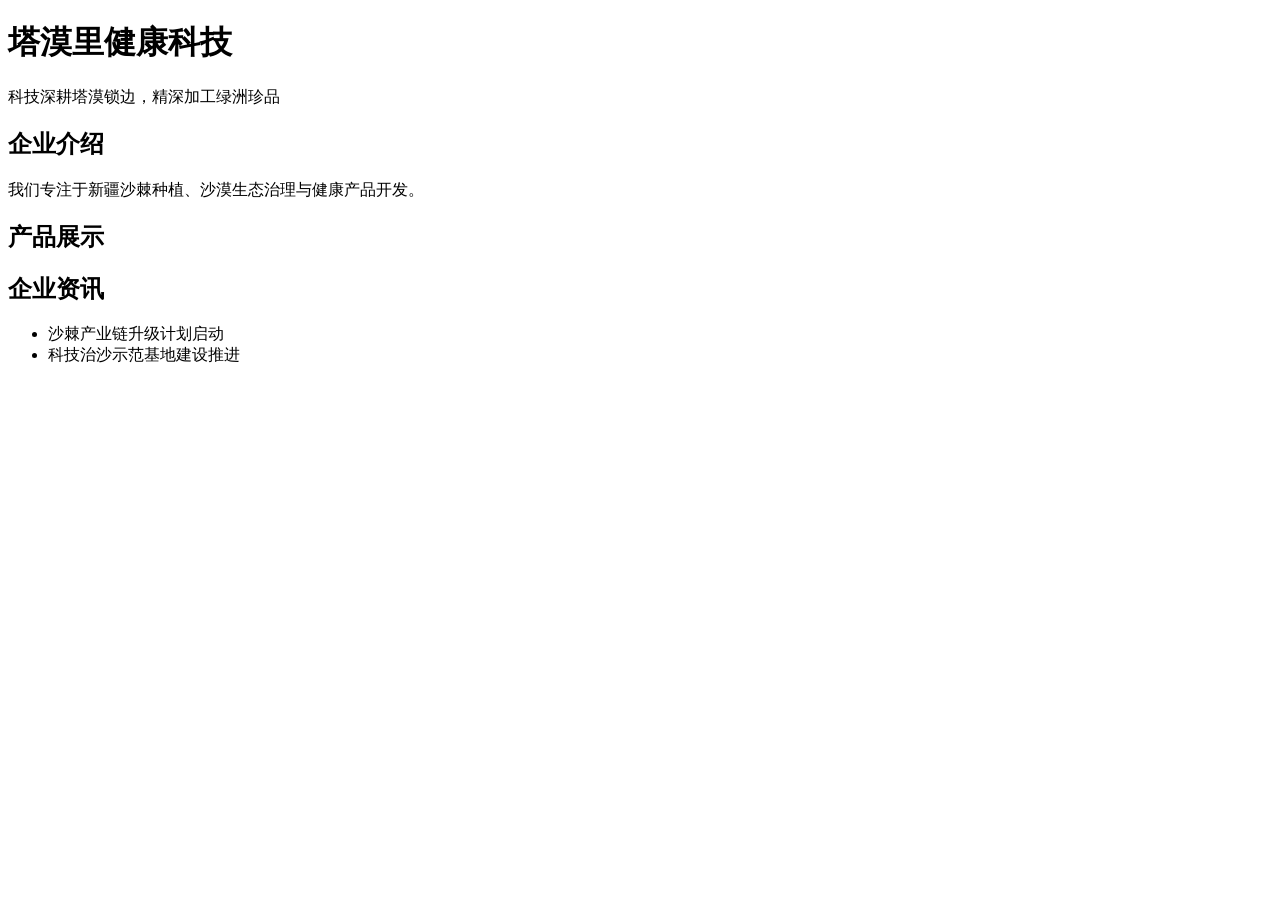
==== index.html @ 3ed48ccb "Create index.html" ====
<!DOCTYPE html>
<html lang="zh-CN">
<head>
  <meta charset="UTF-8" />
  <meta name="viewport" content="width=device-width, initial-scale=1.0" />
  <title>塔漠里健康科技</title>
  <link rel="stylesheet" href="style.css" />
</head>
<body>
  <header class="hero">
    <h1>塔漠里健康科技</h1>
    <p>科技深耕塔漠锁边，精深加工绿洲珍品</p>
  </header>

  <main>
    <section>
      <h2>企业介绍</h2>
      <p>我们专注于新疆沙棘种植、沙漠生态治理与健康产品开发。</p>
    </section>

    <section>
      <h2>产品展示</h2>
      <div id="product-list"></div>
    </section>

    <section>
      <h2>企业资讯</h2>
      <ul>
        <li>沙棘产业链升级计划启动</li>
        <li>科技治沙示范基地建设推进</li>
      </ul>
    </section>
  </main>

  <script src="app.js"></script>
</body>
</html>
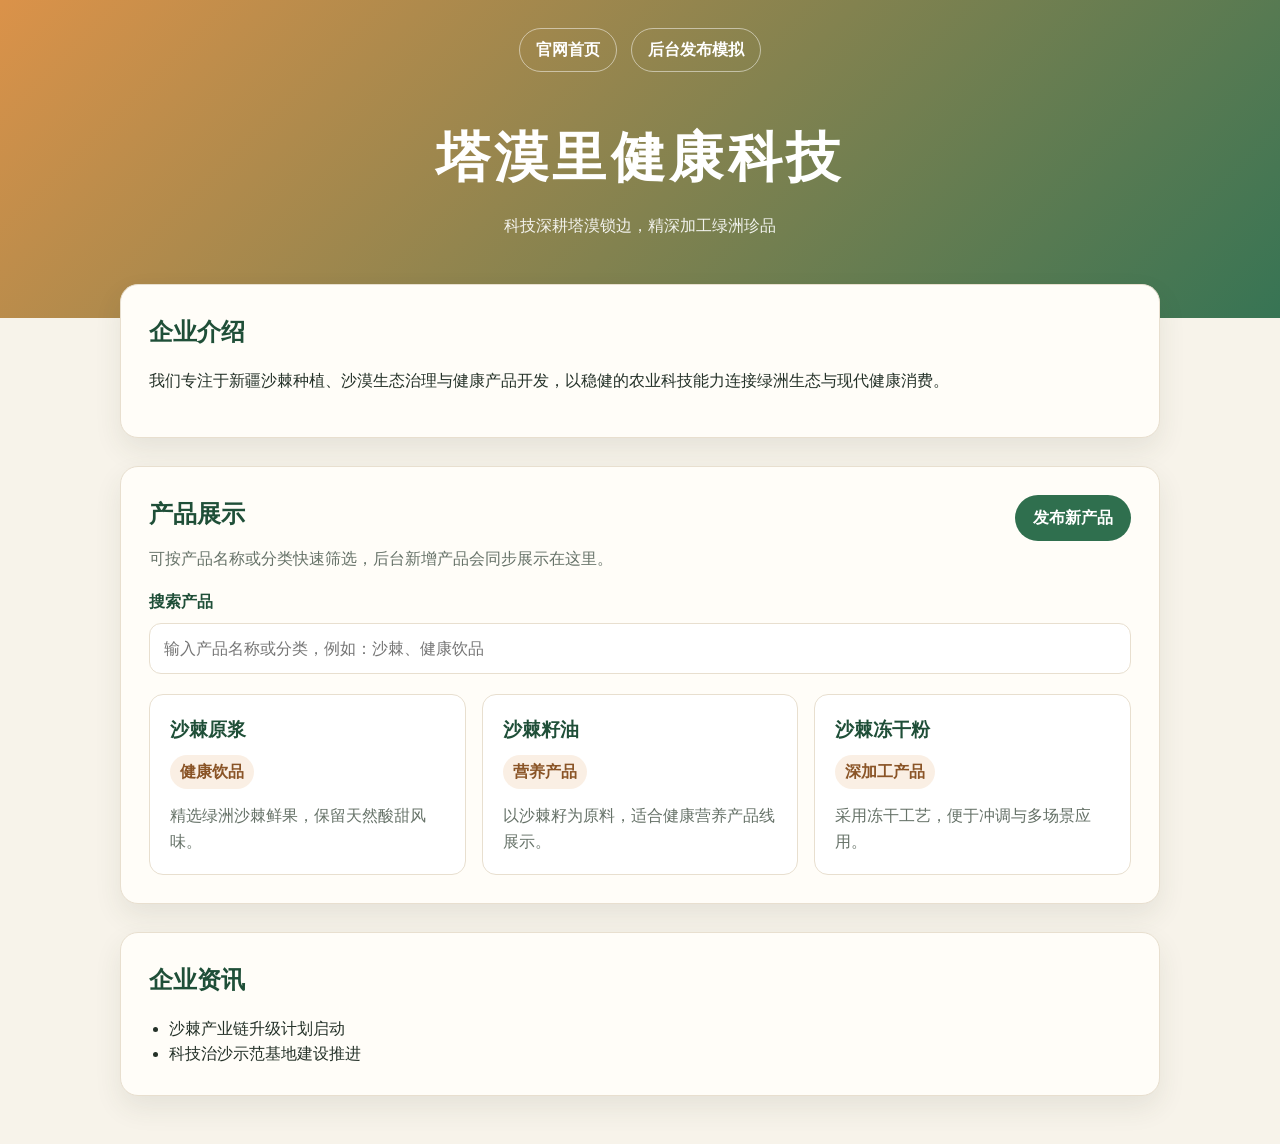
==== commit dbcac786: "Add product search and admin publishing demo" ====
--- a/index.html
+++ b/index.html
@@ -8,24 +8,42 @@
 </head>
 <body>
   <header class="hero">
+    <nav class="top-nav" aria-label="主导航">
+      <a href="index.html">官网首页</a>
+      <a href="admin.html">后台发布模拟</a>
+    </nav>
     <h1>塔漠里健康科技</h1>
     <p>科技深耕塔漠锁边，精深加工绿洲珍品</p>
   </header>
 
   <main>
-    <section>
+    <section class="panel">
       <h2>企业介绍</h2>
-      <p>我们专注于新疆沙棘种植、沙漠生态治理与健康产品开发。</p>
+      <p>我们专注于新疆沙棘种植、沙漠生态治理与健康产品开发，以稳健的农业科技能力连接绿洲生态与现代健康消费。</p>
     </section>
 
-    <section>
-      <h2>产品展示</h2>
-      <div id="product-list"></div>
+    <section class="panel">
+      <div class="section-heading">
+        <div>
+          <h2>产品展示</h2>
+          <p class="section-intro">可按产品名称或分类快速筛选，后台新增产品会同步展示在这里。</p>
+        </div>
+        <a class="button-link" href="admin.html">发布新产品</a>
+      </div>
+      <label class="search-label" for="product-search">搜索产品</label>
+      <input
+        id="product-search"
+        class="search-input"
+        type="search"
+        placeholder="输入产品名称或分类，例如：沙棘、健康饮品"
+        autocomplete="off"
+      />
+      <div id="product-list" class="product-grid" aria-live="polite"></div>
     </section>
 
-    <section>
+    <section class="panel">
       <h2>企业资讯</h2>
-      <ul>
+      <ul class="news-list">
         <li>沙棘产业链升级计划启动</li>
         <li>科技治沙示范基地建设推进</li>
       </ul>
--- a/style.css
+++ b/style.css
@@ -0,0 +1,240 @@
+:root {
+  --bg: #f7f3ea;
+  --panel: #fffdf8;
+  --text: #243128;
+  --muted: #667268;
+  --green: #2f6f4e;
+  --green-dark: #1f4f38;
+  --sand: #d98c3f;
+  --border: #e8dfcf;
+  --shadow: 0 12px 28px rgba(52, 67, 47, 0.09);
+}
+
+* {
+  box-sizing: border-box;
+}
+
+body {
+  margin: 0;
+  font-family: Arial, "Microsoft YaHei", sans-serif;
+  background: var(--bg);
+  color: var(--text);
+  line-height: 1.6;
+}
+
+.hero {
+  padding: 28px 20px 80px;
+  text-align: center;
+  background: linear-gradient(135deg, rgba(217, 140, 63, 0.94), rgba(47, 111, 78, 0.96));
+  color: white;
+}
+
+.hero-compact {
+  padding-bottom: 56px;
+}
+
+.hero h1 {
+  margin: 42px 0 12px;
+  font-size: clamp(2rem, 5vw, 3.4rem);
+  letter-spacing: 0.08em;
+}
+
+.hero p {
+  margin: 0 auto;
+  max-width: 680px;
+  color: rgba(255, 255, 255, 0.9);
+}
+
+.top-nav {
+  display: flex;
+  justify-content: center;
+  gap: 14px;
+  flex-wrap: wrap;
+}
+
+.top-nav a,
+.button-link,
+button {
+  border-radius: 999px;
+  font-weight: 700;
+  text-decoration: none;
+  transition: transform 0.2s ease, background 0.2s ease;
+}
+
+.top-nav a {
+  padding: 8px 16px;
+  color: white;
+  border: 1px solid rgba(255, 255, 255, 0.5);
+}
+
+.top-nav a:hover,
+.button-link:hover,
+button:hover {
+  transform: translateY(-1px);
+}
+
+main {
+  max-width: 1080px;
+  margin: -34px auto 48px;
+  padding: 0 20px;
+}
+
+.panel {
+  margin-bottom: 28px;
+  padding: 28px;
+  background: var(--panel);
+  border: 1px solid var(--border);
+  border-radius: 18px;
+  box-shadow: var(--shadow);
+}
+
+h2 {
+  margin: 0 0 12px;
+  color: var(--green-dark);
+}
+
+.section-heading {
+  display: flex;
+  align-items: flex-start;
+  justify-content: space-between;
+  gap: 18px;
+  margin-bottom: 18px;
+}
+
+.section-intro {
+  margin: 0;
+  color: var(--muted);
+}
+
+.button-link,
+button {
+  display: inline-flex;
+  align-items: center;
+  justify-content: center;
+  border: 0;
+  background: var(--green);
+  color: white;
+  cursor: pointer;
+}
+
+.button-link {
+  flex: 0 0 auto;
+  padding: 10px 18px;
+}
+
+.search-label,
+.product-form label {
+  display: block;
+  margin-bottom: 8px;
+  font-weight: 700;
+  color: var(--green-dark);
+}
+
+.search-input,
+.product-form input,
+.product-form textarea {
+  width: 100%;
+  border: 1px solid var(--border);
+  border-radius: 12px;
+  padding: 12px 14px;
+  color: var(--text);
+  background: #fff;
+  font: inherit;
+}
+
+.search-input:focus,
+.product-form input:focus,
+.product-form textarea:focus {
+  outline: 3px solid rgba(47, 111, 78, 0.18);
+  border-color: var(--green);
+}
+
+.product-grid {
+  display: grid;
+  grid-template-columns: repeat(auto-fit, minmax(230px, 1fr));
+  gap: 16px;
+  margin-top: 20px;
+}
+
+.card {
+  min-height: 170px;
+  padding: 20px;
+  background: white;
+  border: 1px solid var(--border);
+  border-radius: 14px;
+}
+
+.card h3 {
+  margin: 0 0 10px;
+  color: var(--green-dark);
+}
+
+.product-category {
+  display: inline-block;
+  margin: 0 0 14px;
+  padding: 4px 10px;
+  border-radius: 999px;
+  background: rgba(217, 140, 63, 0.14);
+  color: #8a5426;
+  font-weight: 700;
+}
+
+.product-description {
+  margin: 0;
+  color: var(--muted);
+}
+
+.empty-message {
+  grid-column: 1 / -1;
+  margin: 0;
+  padding: 22px;
+  text-align: center;
+  color: var(--muted);
+  border: 1px dashed var(--border);
+  border-radius: 14px;
+}
+
+.news-list {
+  margin-bottom: 0;
+  padding-left: 20px;
+}
+
+.admin-panel {
+  max-width: 720px;
+  margin-left: auto;
+  margin-right: auto;
+}
+
+.product-form {
+  display: grid;
+  gap: 10px;
+  margin-top: 22px;
+}
+
+.product-form button {
+  justify-self: start;
+  margin-top: 8px;
+  padding: 12px 24px;
+  font-size: 1rem;
+}
+
+.form-message {
+  min-height: 28px;
+  margin: 18px 0 0;
+  color: var(--green-dark);
+  font-weight: 700;
+}
+
+@media (max-width: 680px) {
+  .section-heading {
+    display: block;
+  }
+
+  .button-link {
+    margin-top: 14px;
+  }
+
+  .panel {
+    padding: 22px;
+  }
+}
